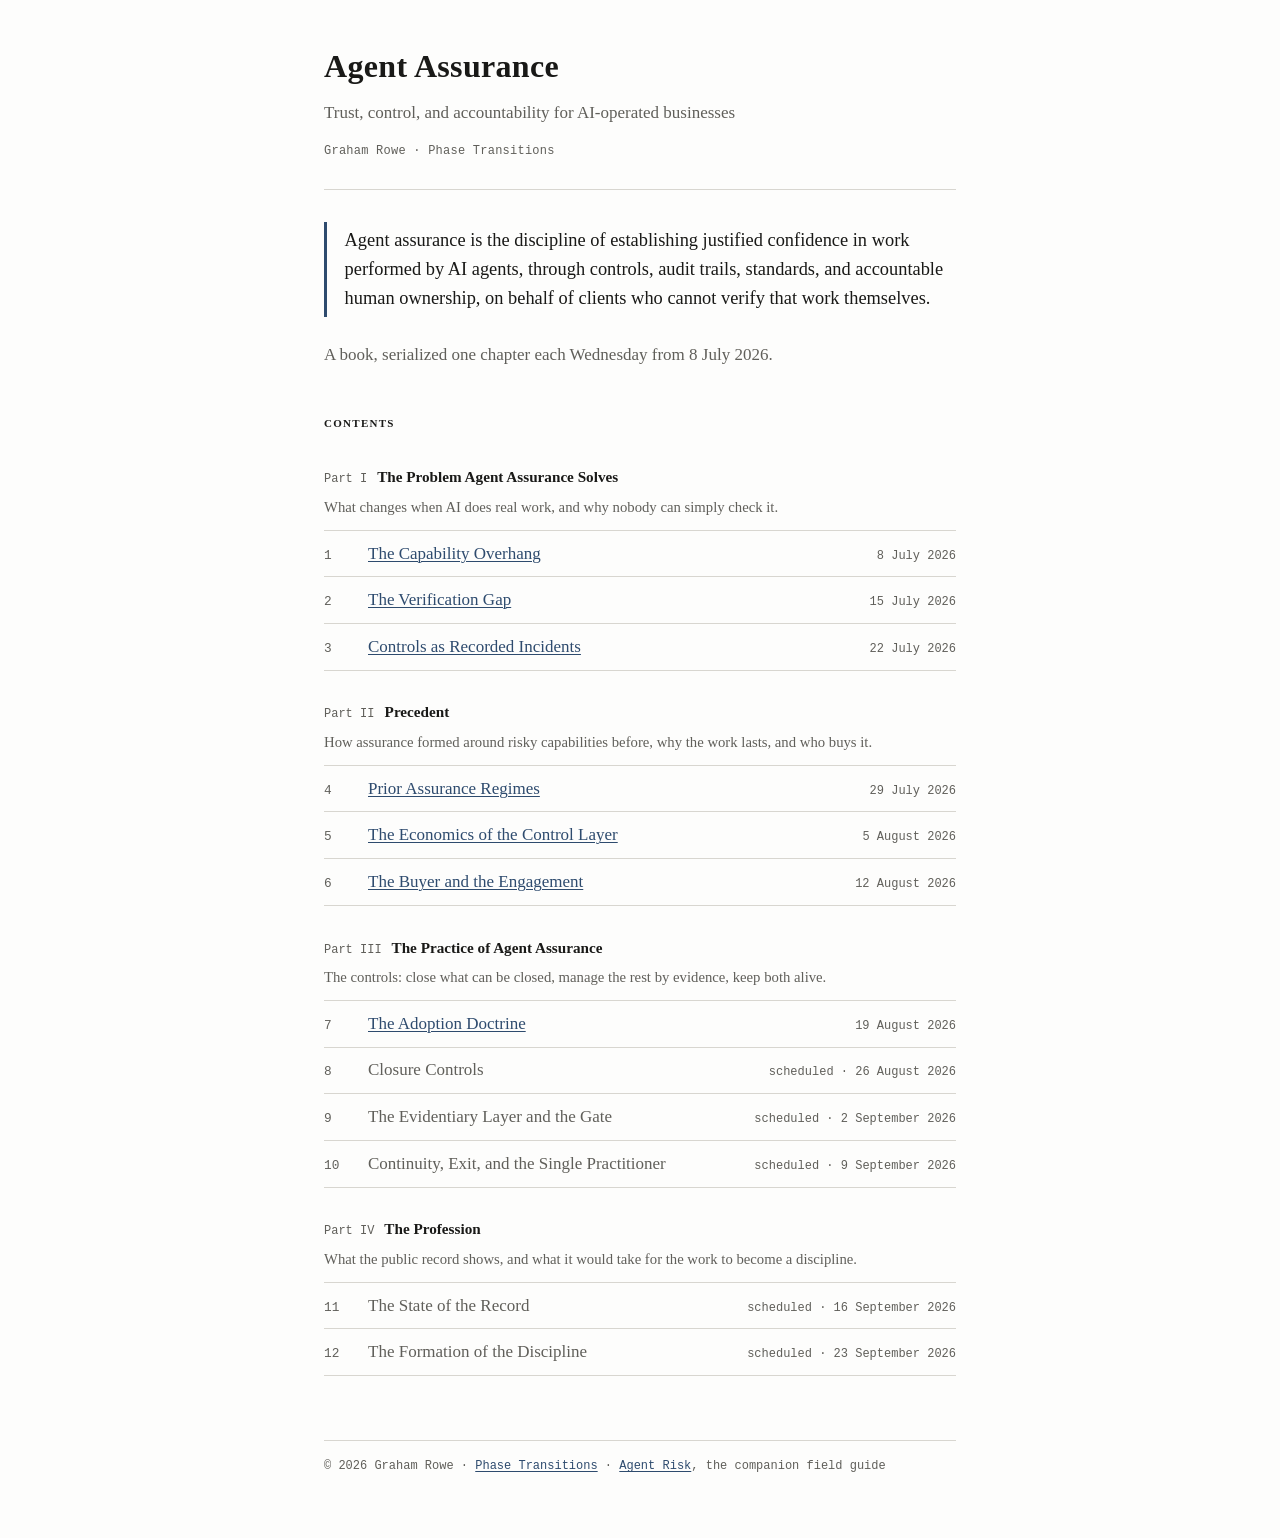
==== index.html @ 7e639207 "Deploy: publish ch07 The Adoption Doctrine (producer go 2026-08-11, ahead of 19 Aug slot)" ====
<!DOCTYPE html>
<html lang="en">
<head>
<meta charset="utf-8">
<meta name="viewport" content="width=device-width, initial-scale=1">
<title>Agent Assurance · Trust, control, and accountability for AI-operated businesses</title>
<meta name="description" content="Agent assurance is the discipline of establishing justified confidence in work performed by AI agents, through controls, audit trails, standards, and accountable human ownership, on behalf of clients who cannot verify that work themselves.">
<meta name="author" content="Graham Rowe">
<meta name="color-scheme" content="light">
<meta name="theme-color" content="#fdfdfc">
<link rel="canonical" href="https://agentassurance.phasetransitions.ai/">
<meta property="og:type" content="website">
<meta property="og:site_name" content="Agent Assurance">
<meta property="og:title" content="Agent Assurance">
<meta property="og:description" content="Agent assurance is the discipline of establishing justified confidence in work performed by AI agents, through controls, audit trails, standards, and accountable human ownership, on behalf of clients who cannot verify that work themselves.">
<meta property="og:url" content="https://agentassurance.phasetransitions.ai/">
<meta property="og:image" content="https://agentassurance.phasetransitions.ai/og.png">
<meta property="og:image:type" content="image/png">
<meta property="og:image:width" content="1200">
<meta property="og:image:height" content="630">
<meta property="og:image:alt" content="Agent Assurance: Trust, control, and accountability for AI-operated businesses">
<meta name="twitter:card" content="summary_large_image">
<link rel="icon" href="favicon.svg" type="image/svg+xml">
<link rel="icon" href="favicon-32.png" sizes="32x32" type="image/png">
<link rel="apple-touch-icon" href="apple-touch-icon.png">
<link rel="stylesheet" href="style.css">
</head>
<body>
<header class="masthead home">
<h1 class="site-title">Agent Assurance</h1>
<p class="subtitle">Trust, control, and accountability for AI-operated businesses</p>
<p class="mark">Graham Rowe · Phase Transitions</p>
</header>
<main>
<blockquote class="definition"><p>Agent assurance is the discipline of establishing justified confidence in work performed by AI agents, through controls, audit trails, standards, and accountable human ownership, on behalf of clients who cannot verify that work themselves.</p></blockquote>
<p class="serial">A book, serialized one chapter each Wednesday from 8 July 2026.</p>
<section class="contents">
<h2>Contents</h2>
<section class="part">
<h3><span class="partlabel">Part I</span> The Problem Agent Assurance Solves</h3>
<p class="door">What changes when AI does real work, and why nobody can simply check it.</p>
<ol>
<li><span class="n">1</span><a href="capability-overhang/">The Capability Overhang</a><span class="status">8 July 2026</span></li>
<li><span class="n">2</span><a href="verification-gap/">The Verification Gap</a><span class="status">15 July 2026</span></li>
<li><span class="n">3</span><a href="controls-as-recorded-incidents/">Controls as Recorded Incidents</a><span class="status">22 July 2026</span></li>
</ol>
</section>
<section class="part">
<h3><span class="partlabel">Part II</span> Precedent</h3>
<p class="door">How assurance formed around risky capabilities before, why the work lasts, and who buys it.</p>
<ol>
<li><span class="n">4</span><a href="prior-assurance-regimes/">Prior Assurance Regimes</a><span class="status">29 July 2026</span></li>
<li><span class="n">5</span><a href="economics-of-the-control-layer/">The Economics of the Control Layer</a><span class="status">5 August 2026</span></li>
<li><span class="n">6</span><a href="buyer-and-engagement/">The Buyer and the Engagement</a><span class="status">12 August 2026</span></li>
</ol>
</section>
<section class="part">
<h3><span class="partlabel">Part III</span> The Practice of Agent Assurance</h3>
<p class="door">The controls: close what can be closed, manage the rest by evidence, keep both alive.</p>
<ol>
<li><span class="n">7</span><a href="adoption-doctrine/">The Adoption Doctrine</a><span class="status">19 August 2026</span></li>
<li class="scheduled"><span class="n">8</span><span>Closure Controls</span><span class="status">scheduled &#183; 26 August 2026</span></li>
<li class="scheduled"><span class="n">9</span><span>The Evidentiary Layer and the Gate</span><span class="status">scheduled &#183; 2 September 2026</span></li>
<li class="scheduled"><span class="n">10</span><span>Continuity, Exit, and the Single Practitioner</span><span class="status">scheduled &#183; 9 September 2026</span></li>
</ol>
</section>
<section class="part">
<h3><span class="partlabel">Part IV</span> The Profession</h3>
<p class="door">What the public record shows, and what it would take for the work to become a discipline.</p>
<ol>
<li class="scheduled"><span class="n">11</span><span>The State of the Record</span><span class="status">scheduled &#183; 16 September 2026</span></li>
<li class="scheduled"><span class="n">12</span><span>The Formation of the Discipline</span><span class="status">scheduled &#183; 23 September 2026</span></li>
</ol>
</section>
</section>
</main>
<footer>
<p>&#169; 2026 Graham Rowe &#183; <a href="https://phasetransitions.ai">Phase Transitions</a> &#183; <a href="https://agentrisk.phasetransitions.ai">Agent Risk</a>, the companion field guide</p>
</footer>
</body>
</html>
---- style.css ----
/* Agent Assurance subsite. Direction: controlled reference document.
   One serif voice for prose, monospace reserved for the checkable layer
   (dates, statuses, ledger IDs), one institutional accent. No motion. */

:root {
  --paper: #fdfdfc;
  --ink: #191917;
  --muted: #605f5a;
  --rule: #d8d6d0;
  --registry: #2e4b6e;
  --serif: "Charter", "Bitstream Charter", "Sitka Text", Cambria, Georgia, serif;
  --mono: ui-monospace, "SF Mono", "Cascadia Mono", Consolas, monospace;
}

* { box-sizing: border-box; }

body {
  margin: 0 auto;
  padding: 2.5rem 1.25rem 4rem;
  max-width: 42rem;
  background: var(--paper);
  color: var(--ink);
  font-family: var(--serif);
  font-size: 1.0625rem;
  line-height: 1.65;
}

a { color: var(--registry); text-decoration-thickness: 1px; text-underline-offset: 2px; }
a:focus-visible { outline: 2px solid var(--registry); outline-offset: 2px; }

/* Masthead */

.masthead { border-bottom: 1px solid var(--rule); padding-bottom: 1.25rem; margin-bottom: 2rem; }
.masthead .site { margin: 0; font-variant-caps: all-small-caps; letter-spacing: 0.08em; font-size: 1rem; }
.masthead .site a { color: var(--ink); text-decoration: none; }
.masthead .site a:hover { color: var(--registry); }
.masthead.home { padding-bottom: 1.75rem; }

.site-title {
  margin: 0;
  font-size: 2rem;
  font-weight: 600;
  letter-spacing: 0.01em;
}
.subtitle { margin: 0.4rem 0 0; font-size: 1.0625rem; color: var(--muted); }
.mark { margin: 0.9rem 0 0; font-family: var(--mono); font-size: 0.75rem; color: var(--muted); letter-spacing: 0.02em; }

/* Front page */

.definition {
  margin: 0 0 1.5rem;
  padding: 0.2rem 0 0.2rem 1.1rem;
  border-left: 3px solid var(--registry);
}
.definition p { margin: 0; font-size: 1.15rem; line-height: 1.6; }

.serial { color: var(--muted); margin: 0 0 2.5rem; }

.contents h2 {
  font-size: 1rem;
  font-variant-caps: all-small-caps;
  letter-spacing: 0.08em;
  font-weight: 600;
  margin: 0 0 0.5rem;
}
.contents ol { list-style: none; margin: 0; padding: 0; }
.contents li {
  display: grid;
  grid-template-columns: 2rem 1fr auto;
  gap: 0.75rem;
  align-items: baseline;
  padding: 0.55rem 0;
  border-top: 1px solid var(--rule);
}
.contents li:last-child { border-bottom: 1px solid var(--rule); }
.contents .n { font-family: var(--mono); font-size: 0.8rem; color: var(--muted); }
.contents .status { font-family: var(--mono); font-size: 0.75rem; color: var(--muted); white-space: nowrap; }
.contents .scheduled span:nth-child(2) { color: var(--muted); }
.contents .part h3 { font-size: 0.95rem; font-weight: 600; margin: 1.8rem 0 0.35rem; }
.contents .part h3 .partlabel {
  font-family: var(--mono);
  font-size: 0.75rem;
  font-weight: 400;
  color: var(--muted);
  margin-right: 0.4rem;
}
.contents .door { color: var(--muted); font-size: 0.92rem; line-height: 1.55; margin: 0 0 0.7rem; }

@media (max-width: 34rem) {
  .contents li { grid-template-columns: 2rem 1fr; }
  .contents .status { grid-column: 2; }
}

/* Chapter pages */

article h1 { font-size: 1.55rem; font-weight: 600; line-height: 1.3; margin: 0 0 1.5rem; }
article h2 { font-size: 1.15rem; font-weight: 600; margin: 2.2rem 0 0.8rem; }
article blockquote {
  margin: 1.5rem 0;
  padding: 0.2rem 0 0.2rem 1.1rem;
  border-left: 3px solid var(--registry);
}
article blockquote p { margin: 0; }
article sup { line-height: 0; font-size: 0.72em; }
article sup a { text-decoration: none; padding: 0 0.1em; }

.ledger { font-family: var(--mono); font-size: 0.82em; color: var(--muted); }

.footnotes { margin-top: 3rem; border-top: 1px solid var(--rule); padding-top: 1rem; }
.footnotes h2 { font-size: 1rem; font-variant-caps: all-small-caps; letter-spacing: 0.08em; }
.footnotes ol { padding-left: 1.4rem; }
.footnotes li { font-size: 0.9rem; line-height: 1.55; margin-bottom: 0.7rem; color: var(--ink); }
.footnotes .back { text-decoration: none; }

.chapnav {
  display: flex;
  justify-content: space-between;
  margin-top: 3rem;
  font-family: var(--mono);
  font-size: 0.8rem;
}

/* Footer */

footer { margin-top: 4rem; border-top: 1px solid var(--rule); padding-top: 1rem; }
footer p { font-family: var(--mono); font-size: 0.75rem; color: var(--muted); margin: 0; }

@media (prefers-reduced-motion: reduce) {
  * { animation: none !important; transition: none !important; }
}
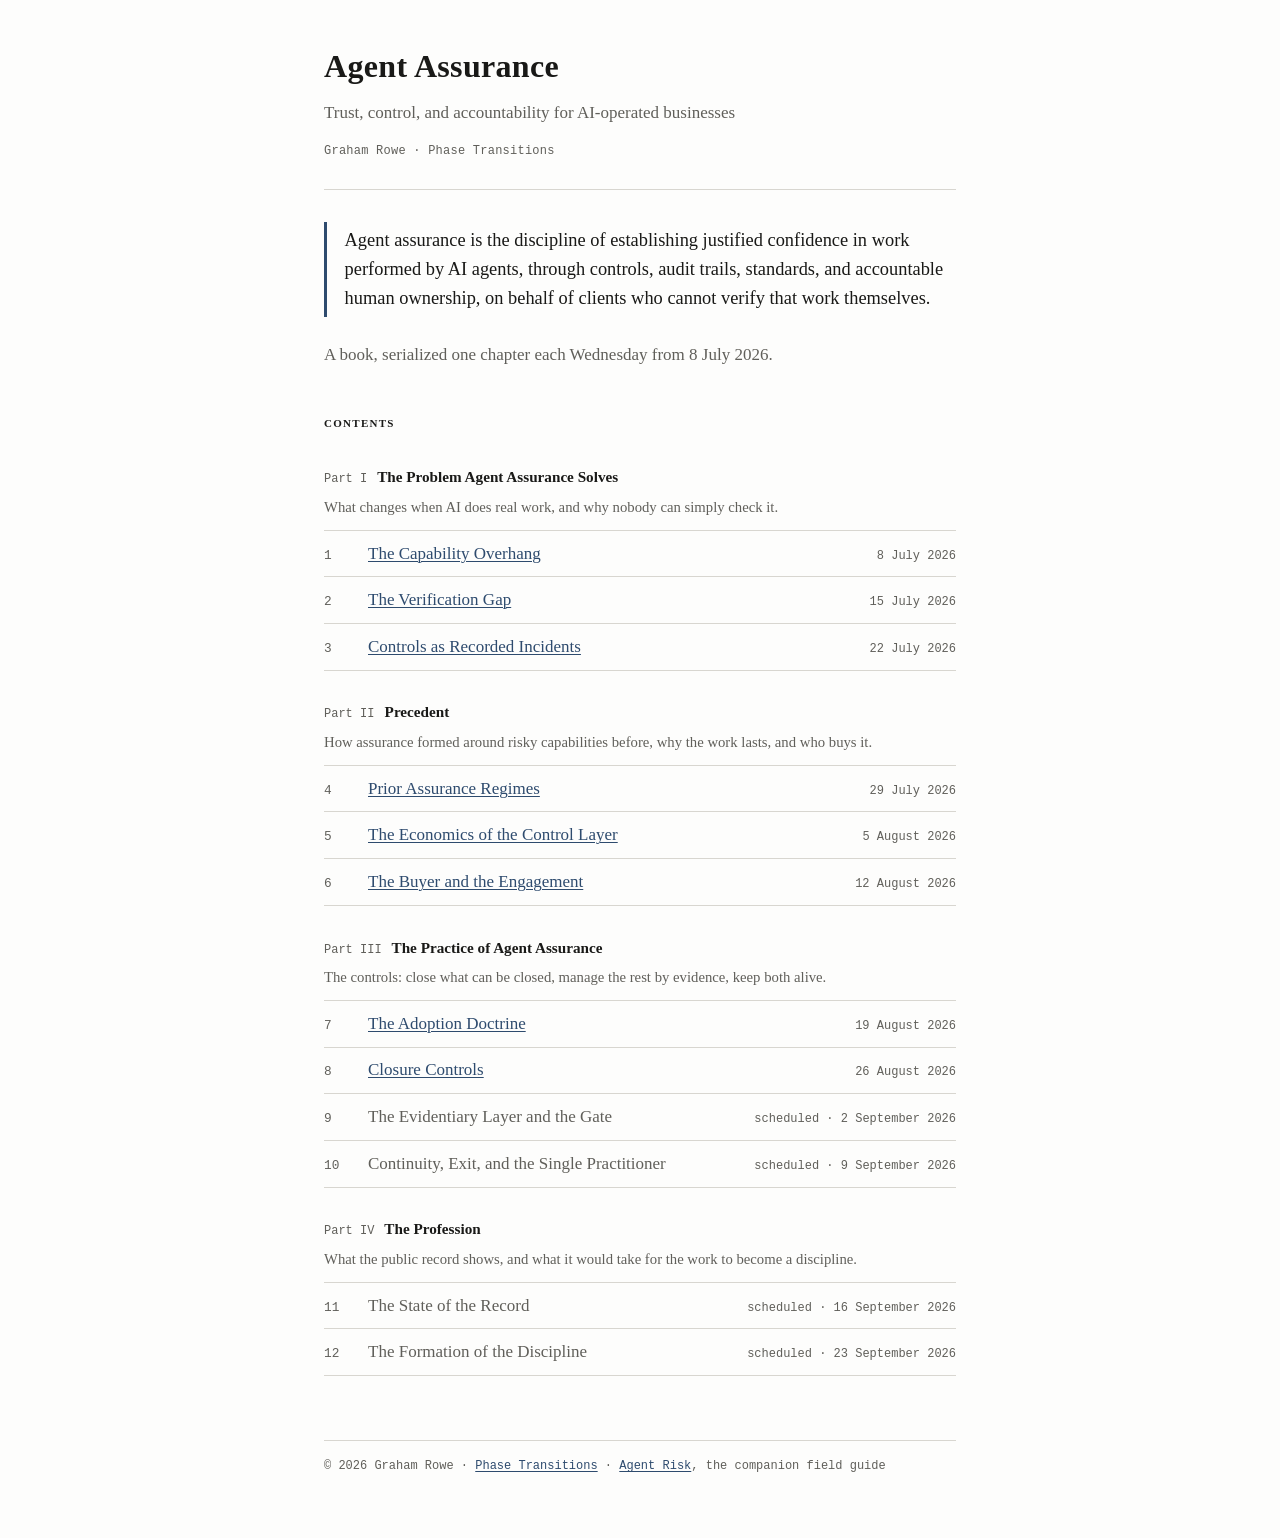
==== commit cca41abd: "Deploy: publish ch08 Closure Controls (producer go 2026-08-24, two days ahead of the 26 Aug slot) + " ====
--- a/index.html
+++ b/index.html
@@ -59,7 +59,7 @@
 <p class="door">The controls: close what can be closed, manage the rest by evidence, keep both alive.</p>
 <ol>
 <li><span class="n">7</span><a href="adoption-doctrine/">The Adoption Doctrine</a><span class="status">19 August 2026</span></li>
-<li class="scheduled"><span class="n">8</span><span>Closure Controls</span><span class="status">scheduled &#183; 26 August 2026</span></li>
+<li><span class="n">8</span><a href="closure-controls/">Closure Controls</a><span class="status">26 August 2026</span></li>
 <li class="scheduled"><span class="n">9</span><span>The Evidentiary Layer and the Gate</span><span class="status">scheduled &#183; 2 September 2026</span></li>
 <li class="scheduled"><span class="n">10</span><span>Continuity, Exit, and the Single Practitioner</span><span class="status">scheduled &#183; 9 September 2026</span></li>
 </ol>
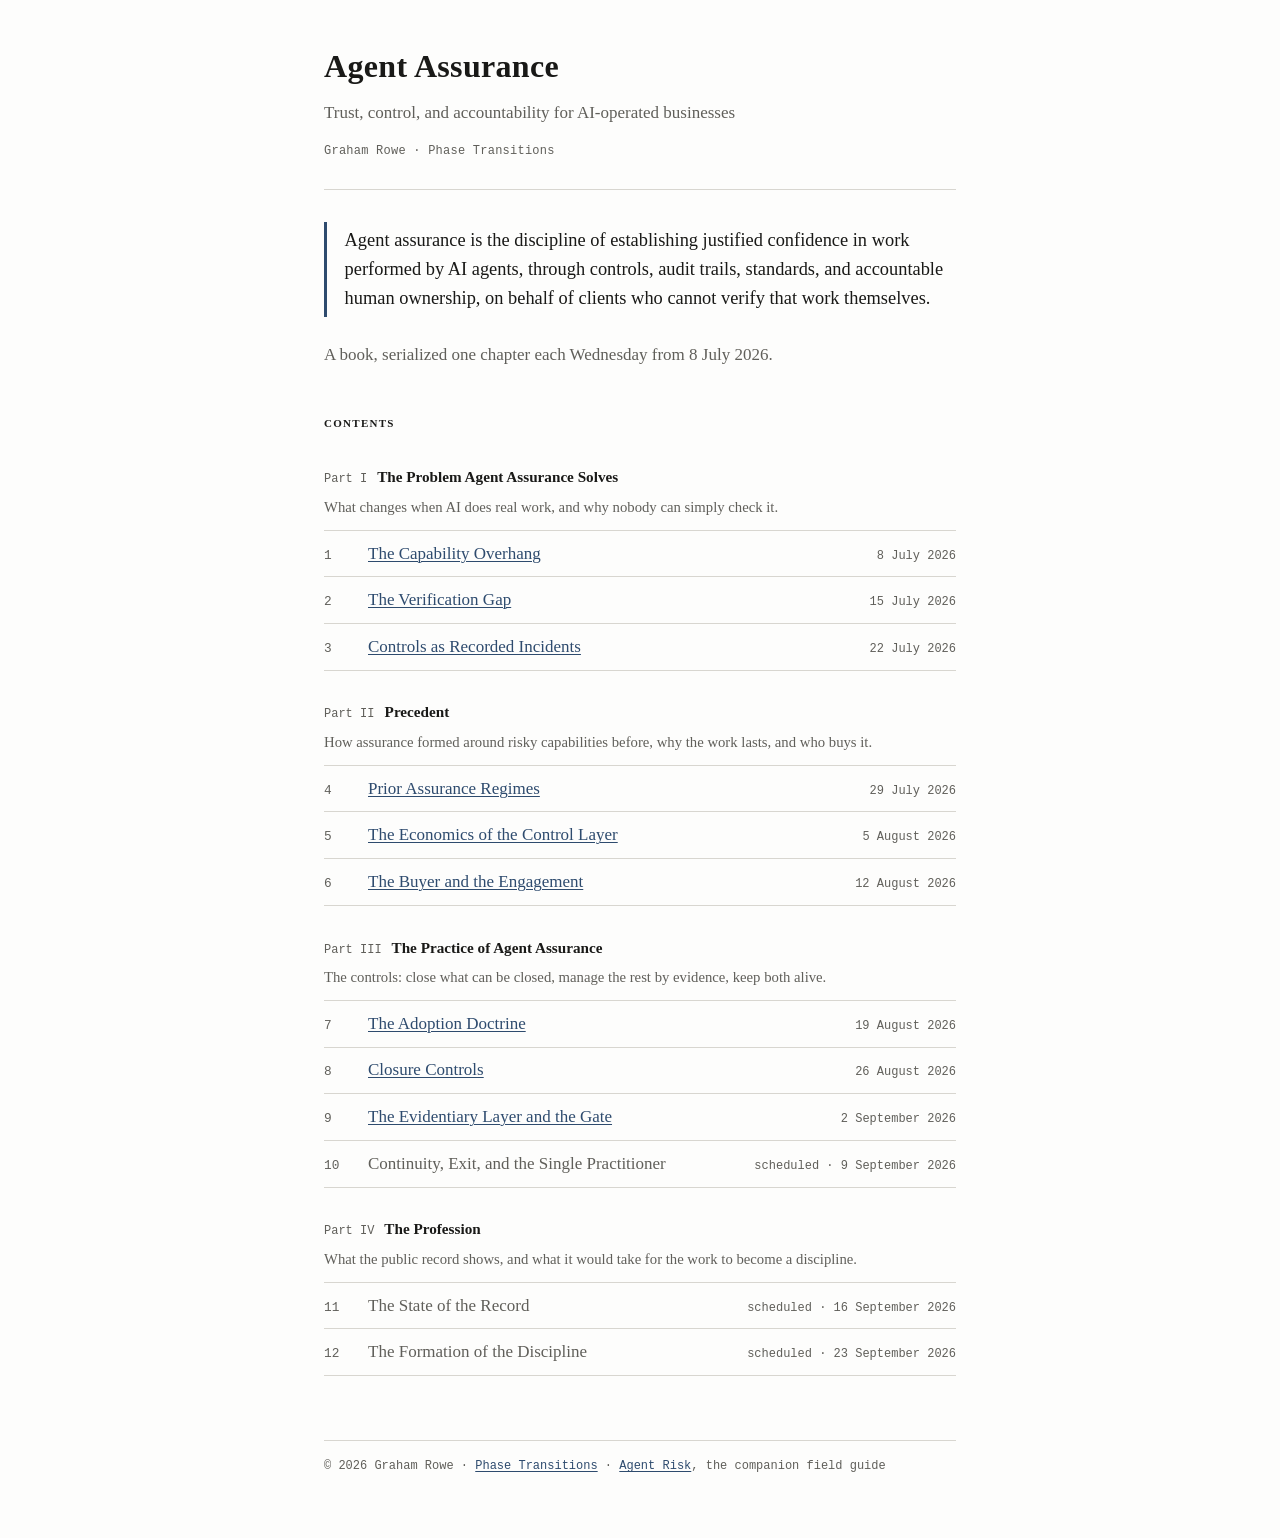
==== commit c144bf41: "Deploy: publish ch09 The Evidentiary Layer and the Gate (pulled forward from 2 Sep, producer go 2026" ====
--- a/index.html
+++ b/index.html
@@ -60,7 +60,7 @@
 <ol>
 <li><span class="n">7</span><a href="adoption-doctrine/">The Adoption Doctrine</a><span class="status">19 August 2026</span></li>
 <li><span class="n">8</span><a href="closure-controls/">Closure Controls</a><span class="status">26 August 2026</span></li>
-<li class="scheduled"><span class="n">9</span><span>The Evidentiary Layer and the Gate</span><span class="status">scheduled &#183; 2 September 2026</span></li>
+<li><span class="n">9</span><a href="evidentiary-layer-and-gate/">The Evidentiary Layer and the Gate</a><span class="status">2 September 2026</span></li>
 <li class="scheduled"><span class="n">10</span><span>Continuity, Exit, and the Single Practitioner</span><span class="status">scheduled &#183; 9 September 2026</span></li>
 </ol>
 </section>
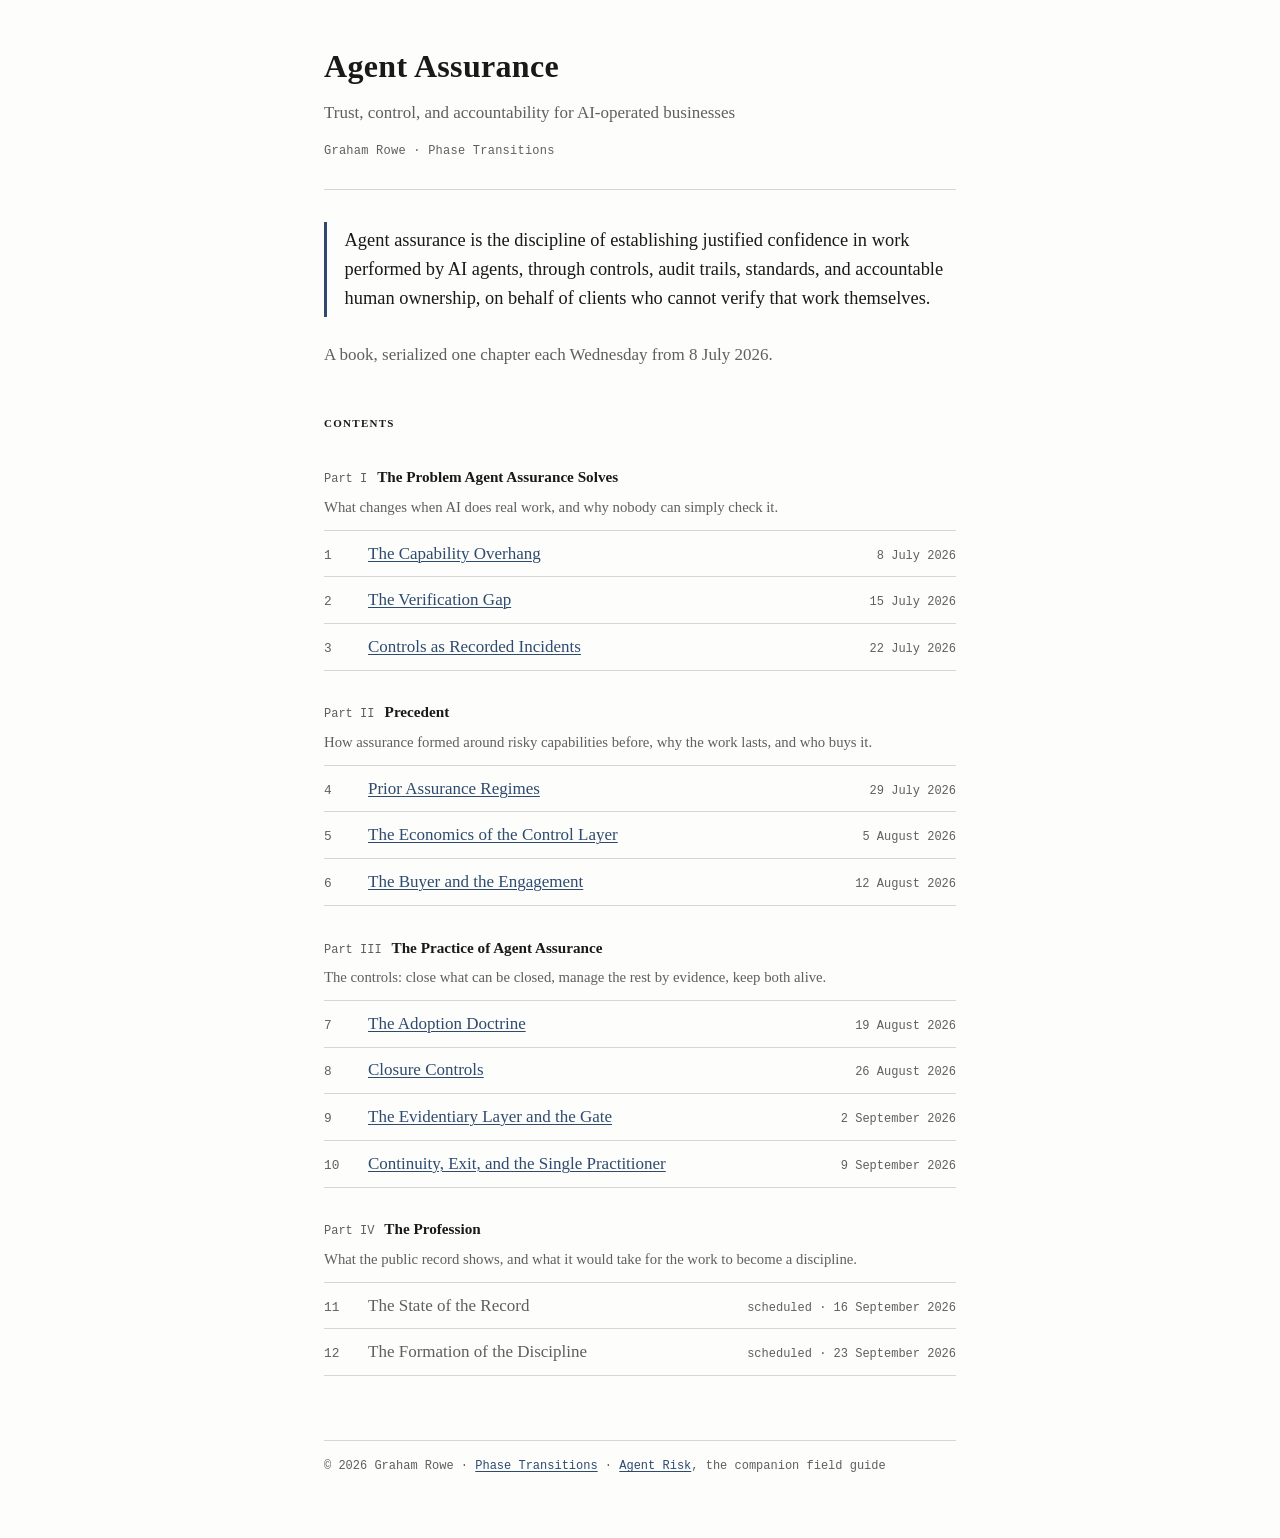
==== commit 90d1b17d: "Deploy: publish ch10 Continuity, Exit, and the Single Practitioner; research refresh on ch02/ch04/ch" ====
--- a/index.html
+++ b/index.html
@@ -61,7 +61,7 @@
 <li><span class="n">7</span><a href="adoption-doctrine/">The Adoption Doctrine</a><span class="status">19 August 2026</span></li>
 <li><span class="n">8</span><a href="closure-controls/">Closure Controls</a><span class="status">26 August 2026</span></li>
 <li><span class="n">9</span><a href="evidentiary-layer-and-gate/">The Evidentiary Layer and the Gate</a><span class="status">2 September 2026</span></li>
-<li class="scheduled"><span class="n">10</span><span>Continuity, Exit, and the Single Practitioner</span><span class="status">scheduled &#183; 9 September 2026</span></li>
+<li><span class="n">10</span><a href="continuity-exit-single-practitioner/">Continuity, Exit, and the Single Practitioner</a><span class="status">9 September 2026</span></li>
 </ol>
 </section>
 <section class="part">
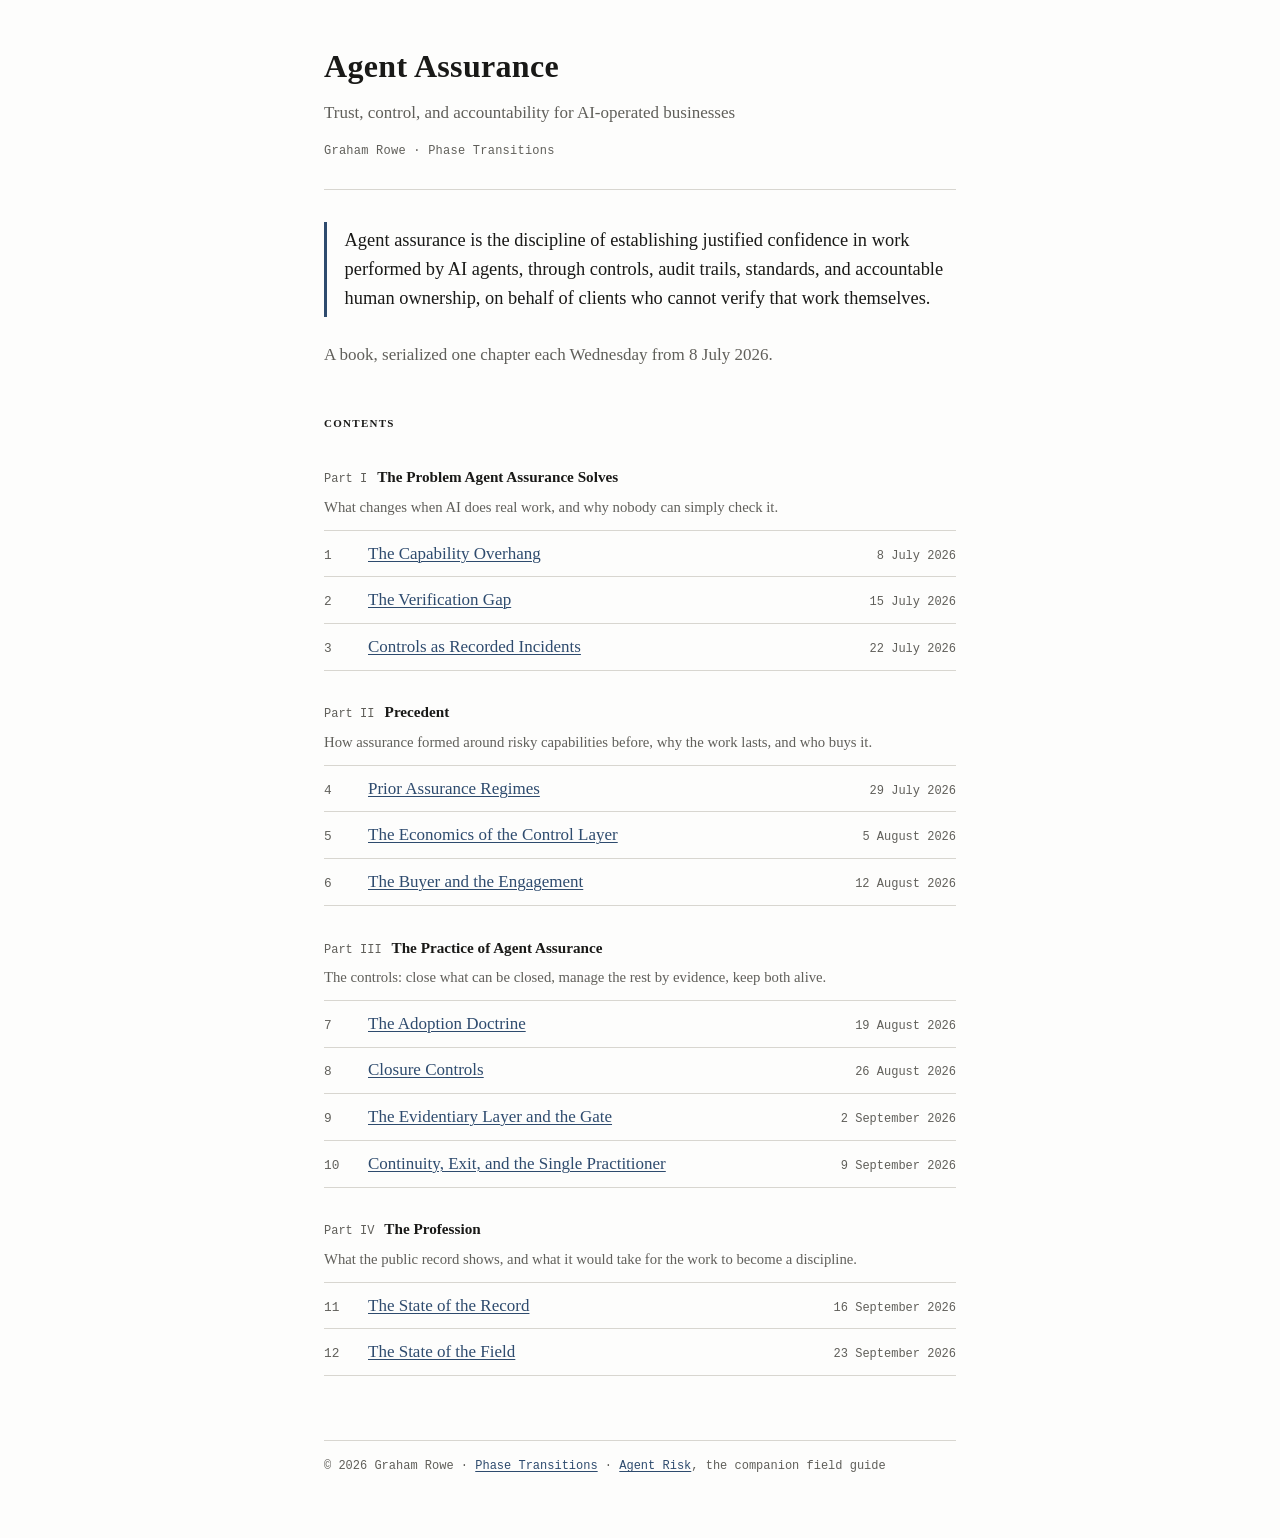
==== commit 8551e412: "Deploy: publish ch11 The State of the Record and ch12 The State of the Field" ====
--- a/index.html
+++ b/index.html
@@ -68,8 +68,8 @@
 <h3><span class="partlabel">Part IV</span> The Profession</h3>
 <p class="door">What the public record shows, and what it would take for the work to become a discipline.</p>
 <ol>
-<li class="scheduled"><span class="n">11</span><span>The State of the Record</span><span class="status">scheduled &#183; 16 September 2026</span></li>
-<li class="scheduled"><span class="n">12</span><span>The Formation of the Discipline</span><span class="status">scheduled &#183; 23 September 2026</span></li>
+<li><span class="n">11</span><a href="state-of-the-record/">The State of the Record</a><span class="status">16 September 2026</span></li>
+<li><span class="n">12</span><a href="state-of-the-field/">The State of the Field</a><span class="status">23 September 2026</span></li>
 </ol>
 </section>
 </section>
--- a/style.css
+++ b/style.css
@@ -95,6 +95,7 @@
 
 article h1 { font-size: 1.55rem; font-weight: 600; line-height: 1.3; margin: 0 0 1.5rem; }
 article h2 { font-size: 1.15rem; font-weight: 600; margin: 2.2rem 0 0.8rem; }
+article h3 { font-size: 1rem; font-weight: 600; margin: 1.6rem 0 0.6rem; }
 article blockquote {
   margin: 1.5rem 0;
   padding: 0.2rem 0 0.2rem 1.1rem;
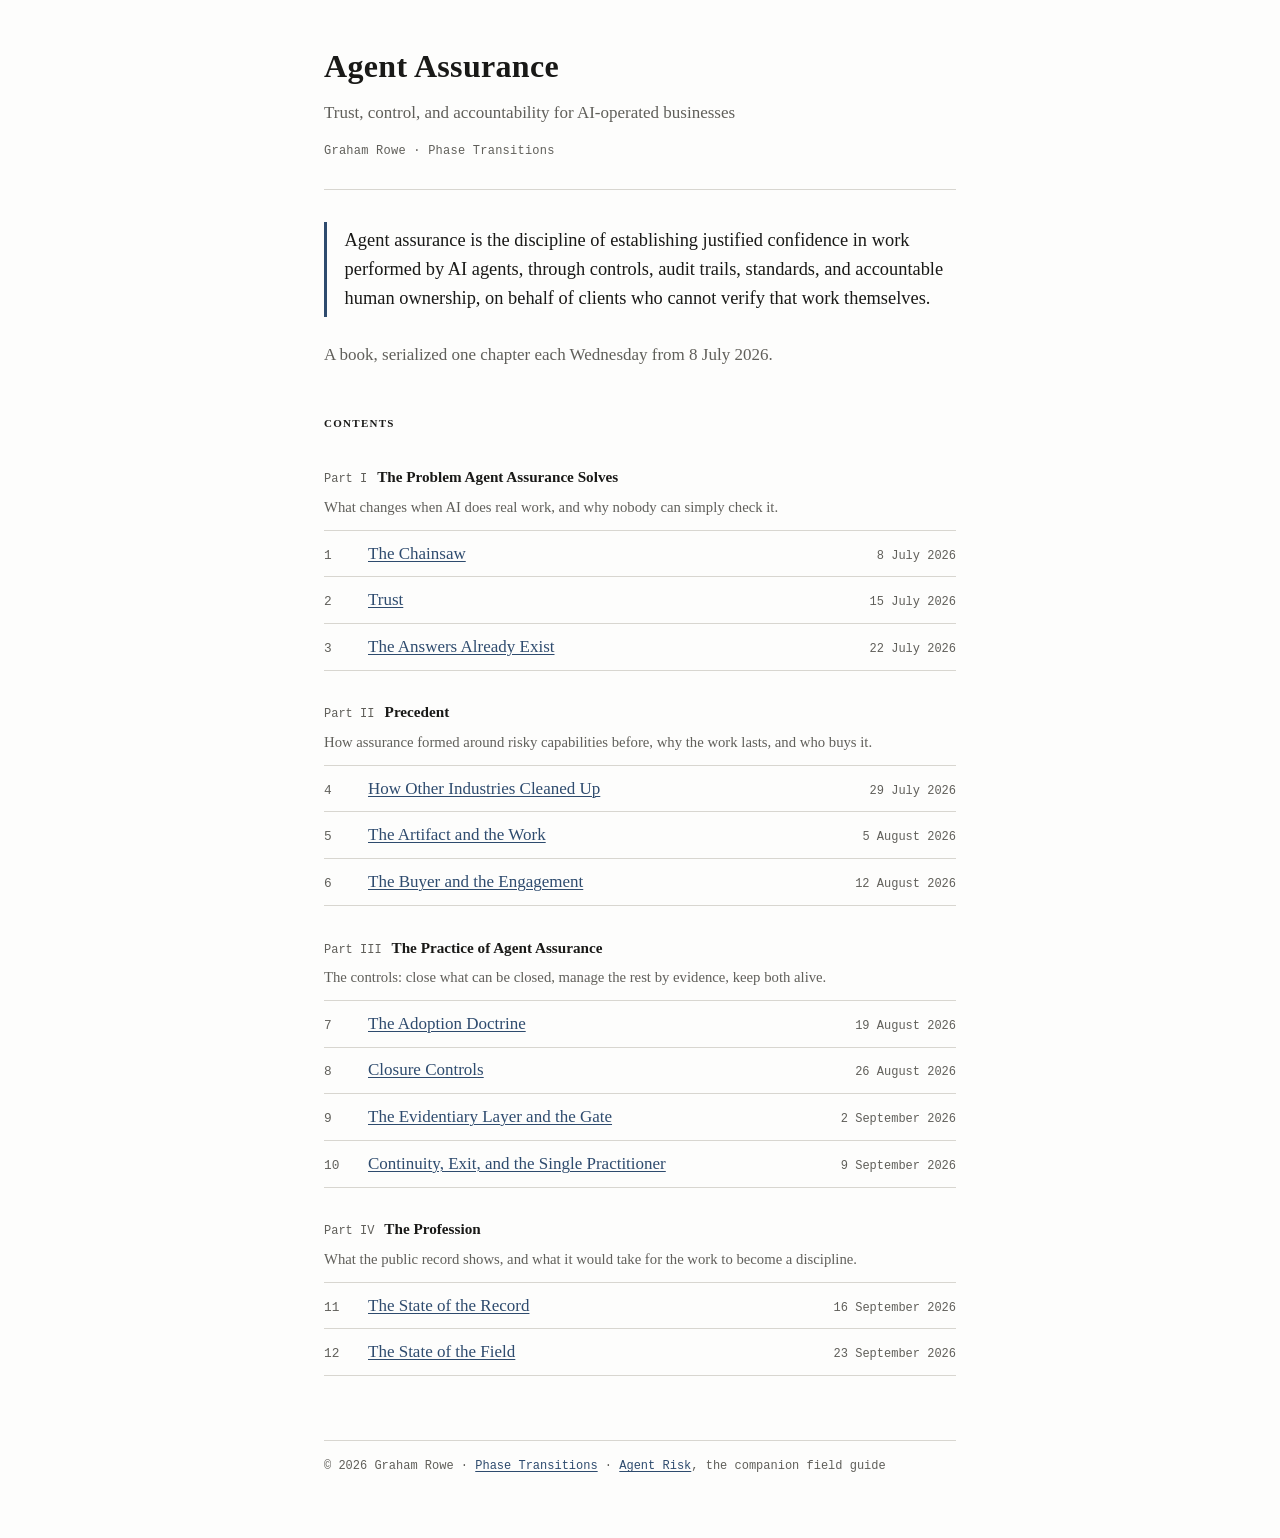
==== commit 2ee1b160: "Deploy: contents page: the five new essay titles" ====
--- a/index.html
+++ b/index.html
@@ -40,17 +40,17 @@
 <h3><span class="partlabel">Part I</span> The Problem Agent Assurance Solves</h3>
 <p class="door">What changes when AI does real work, and why nobody can simply check it.</p>
 <ol>
-<li><span class="n">1</span><a href="capability-overhang/">The Capability Overhang</a><span class="status">8 July 2026</span></li>
-<li><span class="n">2</span><a href="verification-gap/">The Verification Gap</a><span class="status">15 July 2026</span></li>
-<li><span class="n">3</span><a href="controls-as-recorded-incidents/">Controls as Recorded Incidents</a><span class="status">22 July 2026</span></li>
+<li><span class="n">1</span><a href="capability-overhang/">The Chainsaw</a><span class="status">8 July 2026</span></li>
+<li><span class="n">2</span><a href="verification-gap/">Trust</a><span class="status">15 July 2026</span></li>
+<li><span class="n">3</span><a href="controls-as-recorded-incidents/">The Answers Already Exist</a><span class="status">22 July 2026</span></li>
 </ol>
 </section>
 <section class="part">
 <h3><span class="partlabel">Part II</span> Precedent</h3>
 <p class="door">How assurance formed around risky capabilities before, why the work lasts, and who buys it.</p>
 <ol>
-<li><span class="n">4</span><a href="prior-assurance-regimes/">Prior Assurance Regimes</a><span class="status">29 July 2026</span></li>
-<li><span class="n">5</span><a href="economics-of-the-control-layer/">The Economics of the Control Layer</a><span class="status">5 August 2026</span></li>
+<li><span class="n">4</span><a href="prior-assurance-regimes/">How Other Industries Cleaned Up</a><span class="status">29 July 2026</span></li>
+<li><span class="n">5</span><a href="economics-of-the-control-layer/">The Artifact and the Work</a><span class="status">5 August 2026</span></li>
 <li><span class="n">6</span><a href="buyer-and-engagement/">The Buyer and the Engagement</a><span class="status">12 August 2026</span></li>
 </ol>
 </section>
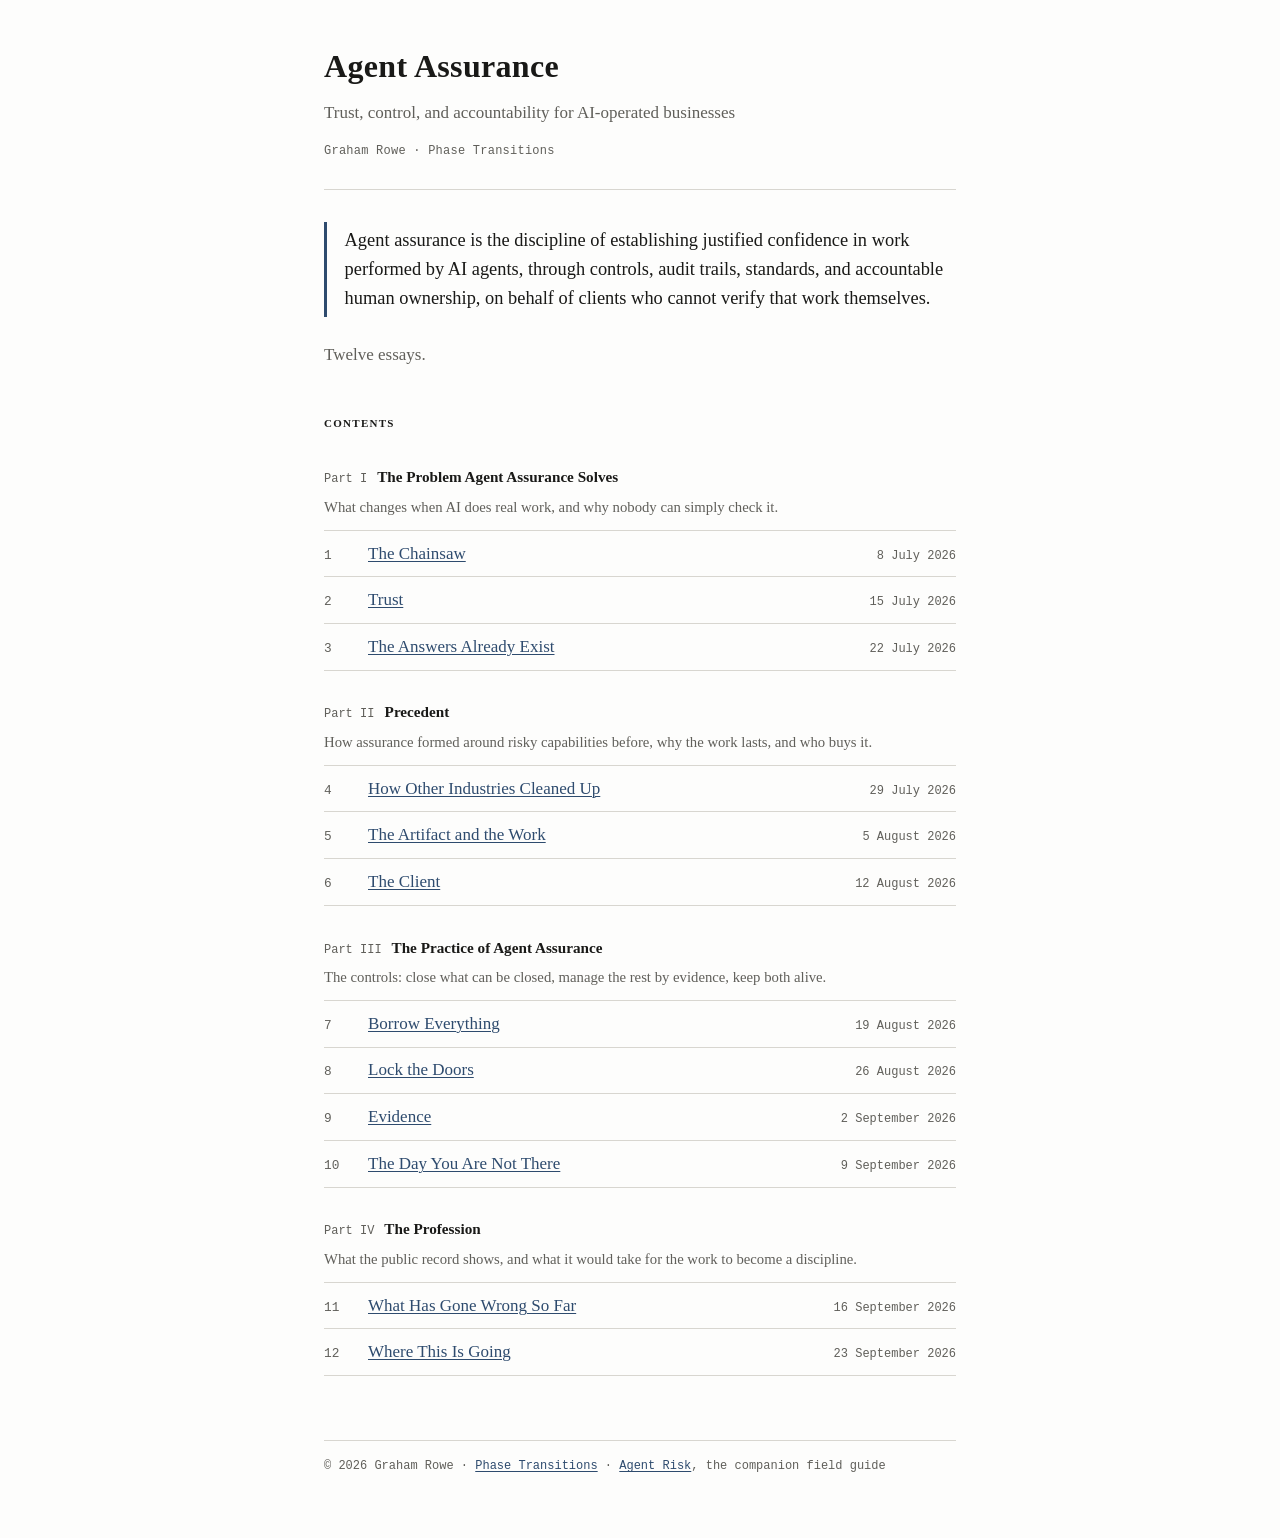
==== commit 6b83027f: "Deploy: twelve essays: site wording and nav say essay, bare titles on every page, essays six to twel" ====
--- a/index.html
+++ b/index.html
@@ -33,7 +33,7 @@
 </header>
 <main>
 <blockquote class="definition"><p>Agent assurance is the discipline of establishing justified confidence in work performed by AI agents, through controls, audit trails, standards, and accountable human ownership, on behalf of clients who cannot verify that work themselves.</p></blockquote>
-<p class="serial">A book, serialized one chapter each Wednesday from 8 July 2026.</p>
+<p class="serial">Twelve essays.</p>
 <section class="contents">
 <h2>Contents</h2>
 <section class="part">
@@ -51,25 +51,25 @@
 <ol>
 <li><span class="n">4</span><a href="prior-assurance-regimes/">How Other Industries Cleaned Up</a><span class="status">29 July 2026</span></li>
 <li><span class="n">5</span><a href="economics-of-the-control-layer/">The Artifact and the Work</a><span class="status">5 August 2026</span></li>
-<li><span class="n">6</span><a href="buyer-and-engagement/">The Buyer and the Engagement</a><span class="status">12 August 2026</span></li>
+<li><span class="n">6</span><a href="buyer-and-engagement/">The Client</a><span class="status">12 August 2026</span></li>
 </ol>
 </section>
 <section class="part">
 <h3><span class="partlabel">Part III</span> The Practice of Agent Assurance</h3>
 <p class="door">The controls: close what can be closed, manage the rest by evidence, keep both alive.</p>
 <ol>
-<li><span class="n">7</span><a href="adoption-doctrine/">The Adoption Doctrine</a><span class="status">19 August 2026</span></li>
-<li><span class="n">8</span><a href="closure-controls/">Closure Controls</a><span class="status">26 August 2026</span></li>
-<li><span class="n">9</span><a href="evidentiary-layer-and-gate/">The Evidentiary Layer and the Gate</a><span class="status">2 September 2026</span></li>
-<li><span class="n">10</span><a href="continuity-exit-single-practitioner/">Continuity, Exit, and the Single Practitioner</a><span class="status">9 September 2026</span></li>
+<li><span class="n">7</span><a href="adoption-doctrine/">Borrow Everything</a><span class="status">19 August 2026</span></li>
+<li><span class="n">8</span><a href="closure-controls/">Lock the Doors</a><span class="status">26 August 2026</span></li>
+<li><span class="n">9</span><a href="evidentiary-layer-and-gate/">Evidence</a><span class="status">2 September 2026</span></li>
+<li><span class="n">10</span><a href="continuity-exit-single-practitioner/">The Day You Are Not There</a><span class="status">9 September 2026</span></li>
 </ol>
 </section>
 <section class="part">
 <h3><span class="partlabel">Part IV</span> The Profession</h3>
 <p class="door">What the public record shows, and what it would take for the work to become a discipline.</p>
 <ol>
-<li><span class="n">11</span><a href="state-of-the-record/">The State of the Record</a><span class="status">16 September 2026</span></li>
-<li><span class="n">12</span><a href="state-of-the-field/">The State of the Field</a><span class="status">23 September 2026</span></li>
+<li><span class="n">11</span><a href="state-of-the-record/">What Has Gone Wrong So Far</a><span class="status">16 September 2026</span></li>
+<li><span class="n">12</span><a href="state-of-the-field/">Where This Is Going</a><span class="status">23 September 2026</span></li>
 </ol>
 </section>
 </section>
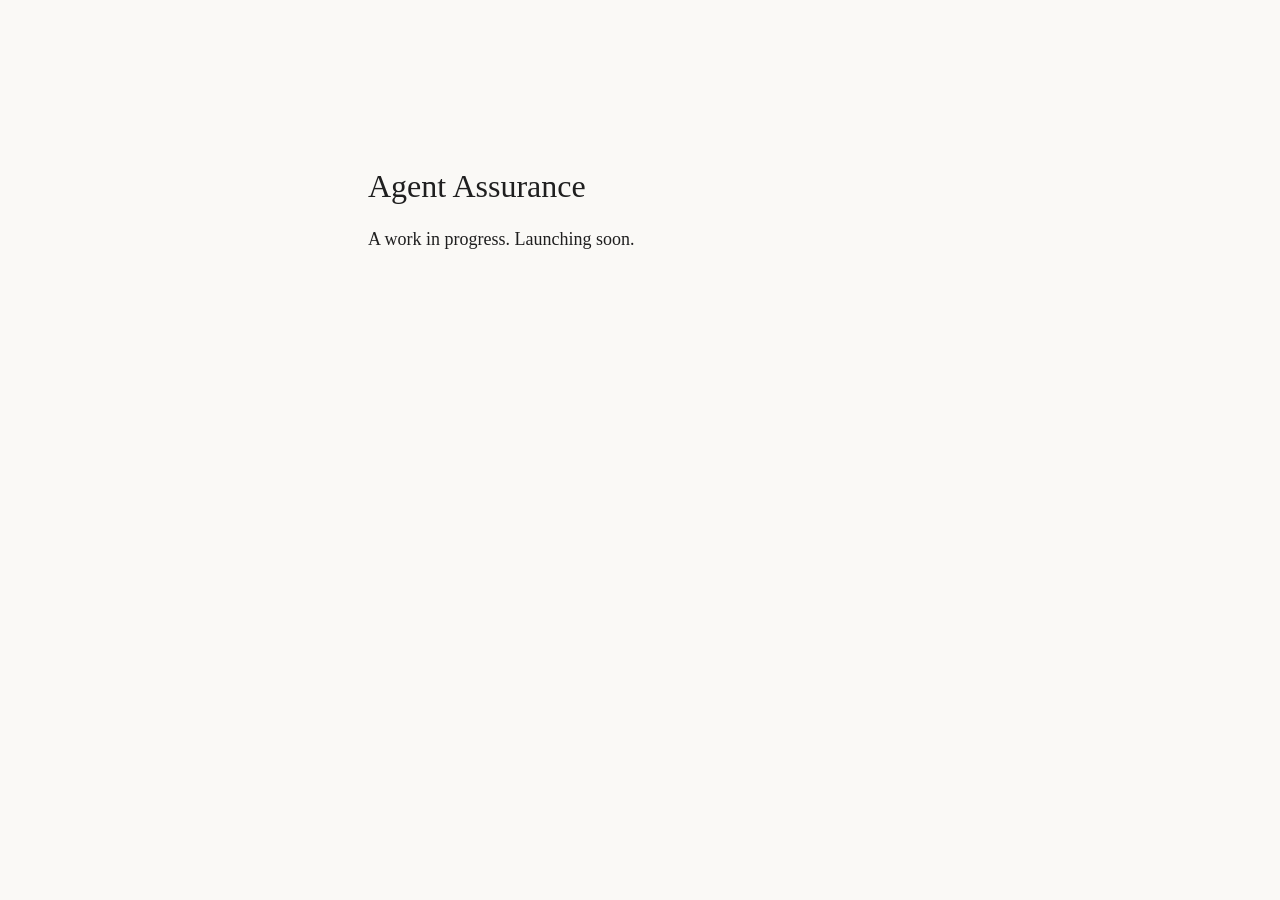
==== commit a5fd0526: "Deploy: site taken down at the producer's instruction; holding page" ====
--- a/index.html
+++ b/index.html
@@ -1,81 +1,24 @@
-<!DOCTYPE html>
+<!doctype html>
 <html lang="en">
 <head>
 <meta charset="utf-8">
 <meta name="viewport" content="width=device-width, initial-scale=1">
-<title>Agent Assurance · Trust, control, and accountability for AI-operated businesses</title>
-<meta name="description" content="Agent assurance is the discipline of establishing justified confidence in work performed by AI agents, through controls, audit trails, standards, and accountable human ownership, on behalf of clients who cannot verify that work themselves.">
-<meta name="author" content="Graham Rowe">
-<meta name="color-scheme" content="light">
-<meta name="theme-color" content="#fdfdfc">
-<link rel="canonical" href="https://agentassurance.phasetransitions.ai/">
-<meta property="og:type" content="website">
-<meta property="og:site_name" content="Agent Assurance">
-<meta property="og:title" content="Agent Assurance">
-<meta property="og:description" content="Agent assurance is the discipline of establishing justified confidence in work performed by AI agents, through controls, audit trails, standards, and accountable human ownership, on behalf of clients who cannot verify that work themselves.">
-<meta property="og:url" content="https://agentassurance.phasetransitions.ai/">
-<meta property="og:image" content="https://agentassurance.phasetransitions.ai/og.png">
-<meta property="og:image:type" content="image/png">
-<meta property="og:image:width" content="1200">
-<meta property="og:image:height" content="630">
-<meta property="og:image:alt" content="Agent Assurance: Trust, control, and accountability for AI-operated businesses">
-<meta name="twitter:card" content="summary_large_image">
-<link rel="icon" href="favicon.svg" type="image/svg+xml">
-<link rel="icon" href="favicon-32.png" sizes="32x32" type="image/png">
-<link rel="apple-touch-icon" href="apple-touch-icon.png">
-<link rel="stylesheet" href="style.css">
+<title>Agent Assurance</title>
+<meta name="robots" content="noindex">
+<link rel="icon" href="/favicon.svg" type="image/svg+xml">
+<link rel="icon" href="/favicon-32.png" sizes="32x32">
+<link rel="apple-touch-icon" href="/apple-touch-icon.png">
+<style>
+  body { margin: 0; background: #faf9f6; color: #1f1f1f; font: 18px/1.5 Georgia, "Times New Roman", serif; }
+  main { max-width: 34rem; margin: 18vh auto 0; padding: 0 1.5rem; }
+  h1 { font-size: 2rem; font-weight: normal; margin: 0 0 1rem; }
+  p { margin: 0 0 1rem; }
+</style>
 </head>
 <body>
-<header class="masthead home">
-<h1 class="site-title">Agent Assurance</h1>
-<p class="subtitle">Trust, control, and accountability for AI-operated businesses</p>
-<p class="mark">Graham Rowe · Phase Transitions</p>
-</header>
 <main>
-<blockquote class="definition"><p>Agent assurance is the discipline of establishing justified confidence in work performed by AI agents, through controls, audit trails, standards, and accountable human ownership, on behalf of clients who cannot verify that work themselves.</p></blockquote>
-<p class="serial">Twelve essays.</p>
-<section class="contents">
-<h2>Contents</h2>
-<section class="part">
-<h3><span class="partlabel">Part I</span> The Problem Agent Assurance Solves</h3>
-<p class="door">What changes when AI does real work, and why nobody can simply check it.</p>
-<ol>
-<li><span class="n">1</span><a href="capability-overhang/">The Chainsaw</a><span class="status">8 July 2026</span></li>
-<li><span class="n">2</span><a href="verification-gap/">Trust</a><span class="status">15 July 2026</span></li>
-<li><span class="n">3</span><a href="controls-as-recorded-incidents/">The Answers Already Exist</a><span class="status">22 July 2026</span></li>
-</ol>
-</section>
-<section class="part">
-<h3><span class="partlabel">Part II</span> Precedent</h3>
-<p class="door">How assurance formed around risky capabilities before, why the work lasts, and who buys it.</p>
-<ol>
-<li><span class="n">4</span><a href="prior-assurance-regimes/">How Other Industries Cleaned Up</a><span class="status">29 July 2026</span></li>
-<li><span class="n">5</span><a href="economics-of-the-control-layer/">The Artifact and the Work</a><span class="status">5 August 2026</span></li>
-<li><span class="n">6</span><a href="buyer-and-engagement/">The Client</a><span class="status">12 August 2026</span></li>
-</ol>
-</section>
-<section class="part">
-<h3><span class="partlabel">Part III</span> The Practice of Agent Assurance</h3>
-<p class="door">The controls: close what can be closed, manage the rest by evidence, keep both alive.</p>
-<ol>
-<li><span class="n">7</span><a href="adoption-doctrine/">Borrow Everything</a><span class="status">19 August 2026</span></li>
-<li><span class="n">8</span><a href="closure-controls/">Lock the Doors</a><span class="status">26 August 2026</span></li>
-<li><span class="n">9</span><a href="evidentiary-layer-and-gate/">Evidence</a><span class="status">2 September 2026</span></li>
-<li><span class="n">10</span><a href="continuity-exit-single-practitioner/">The Day You Are Not There</a><span class="status">9 September 2026</span></li>
-</ol>
-</section>
-<section class="part">
-<h3><span class="partlabel">Part IV</span> The Profession</h3>
-<p class="door">What the public record shows, and what it would take for the work to become a discipline.</p>
-<ol>
-<li><span class="n">11</span><a href="state-of-the-record/">What Has Gone Wrong So Far</a><span class="status">16 September 2026</span></li>
-<li><span class="n">12</span><a href="state-of-the-field/">Where This Is Going</a><span class="status">23 September 2026</span></li>
-</ol>
-</section>
-</section>
+<h1>Agent Assurance</h1>
+<p>A work in progress. Launching soon.</p>
 </main>
-<footer>
-<p>&#169; 2026 Graham Rowe &#183; <a href="https://phasetransitions.ai">Phase Transitions</a> &#183; <a href="https://agentrisk.phasetransitions.ai">Agent Risk</a>, the companion field guide</p>
-</footer>
 </body>
 </html>
